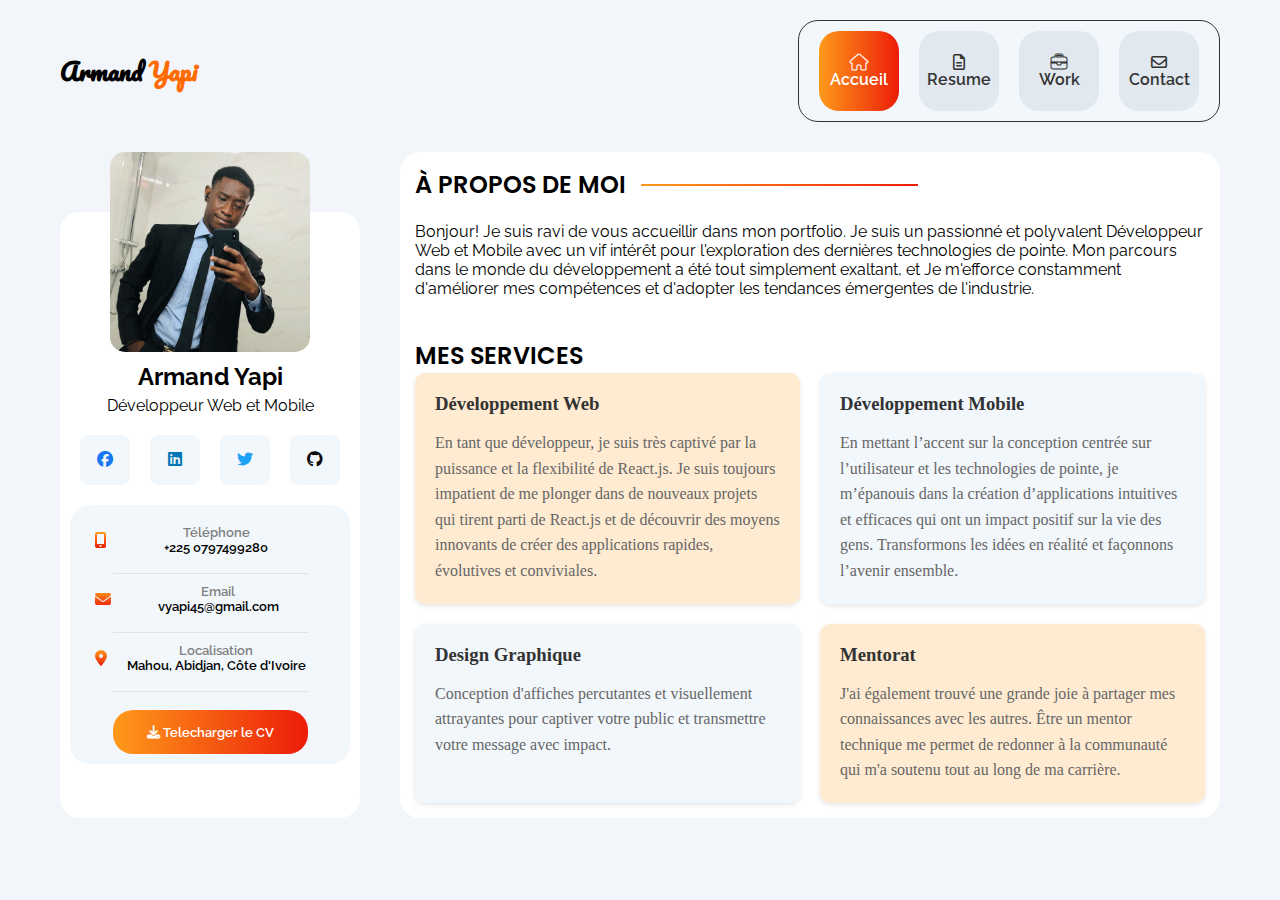
==== index.html @ fc7dac3e "first commit" ====
<!DOCTYPE html>
<html lang="fr">
<head>
    <meta charset="UTF-8">
    <meta name="viewport" content="width=device-width, initial-scale=1.0">
    <link rel="stylesheet" href="style/style.css">
    <link rel="icon" href="img/favicon.ico" type="image/x-icon">
    
    <link rel="stylesheet" href="https://cdnjs.cloudflare.com/ajax/libs/font-awesome/6.5.1/css/all.min.css">
    <script src="script/script.js"></script>
    <title>Armand Yapi - Portfolio</title>
</head>
<body>
    <div class="container">
        <header>
            <div class="logo">
                Armand <span>Yapi</span>
            </div>
            <nav class="nav-icons">
                <a href="#" class="active">
                    <i class="fas fa-house icon-outline active"></i>
                    Accueil
                </a>
                <a href="pages/resume.html">
                    <i class="far fa-file-alt"></i>
                    <span>Resume</span>
                </a>
                <a href="pages/work.html">
                    <i class="fas fa-briefcase icon-outline"></i>Work</a>
                <a href="pages/contact.html">
                    <i class="far fa-envelope"></i>Contact
                </a>
            </nav>
        </header>
        <div class="main-content">
            <div class="profile">
                <div class="profile-img">
                    <img src="img/profile.jpg" alt="Armand Yapi" srcset="">
                </div>
                <h2>Armand Yapi</h2>
                <p>Développeur Web et Mobile</p>

                <div class="social-links">
                    <div class="card">
                        <a href="#" class="facebook-icon"><i class="fab fa-facebook"></i></a>
                    </div>
                    <div class="card">
                        <a href="#" class="linkedin-icon"><i class="fab fa-linkedin"></i></a>
                    </div>
                    <div class="card">
                        <a href="#" class="twitter-icon"><i class="fab fa-twitter"></i></a>
                    </div>
                    <div class="card">
                        <a href="#" class="github-icon"><i class="fab fa-github"></i></a>
                    </div>
                    
                </div>

                <div class="contact-info">
                    <!-- phone -->
                    <div class="contact-card">
                        
                        <div class="icon-container">
                            <i class="fas fa-mobile-alt icon"></i>
                        </div>
                        
                        <div class="text-container">
                            <span class="label">Téléphone</span>
                            <span class="phone-number">+225 0797499280</span>
                        </div>
                    </div>
                    <div class="divider"></div>
                    
                     <!-- mail -->
                    <div class="contact-card">
                        
                        <div class="icon-container">
                            <i class="fas fa-envelope icon"></i>
                        </div>
                        
                        <div class="text-container">
                            <span class="label">Email</span>
                            <span class="phone-number">vyapi45@gmail.com</span>
                        </div>
                    </div>
                    <div class="divider"></div>
                   <!-- location -->
                   <div class="contact-card">
                        
                        <div class="icon-container">
                            <i class="fas fa-map-marker-alt icon "></i>
                        </div>
                    
                        <div class="text-container">
                            <span class="label">Localisation</span>
                            <span class="phone-number">Mahou, Abidjan, Côte d'Ivoire</span>
                        </div>
                    </div>
                    <div class="divider"></div>
                    <br />
                    <a href="img/armand.pdf" download="Armand_Yapi.pdf">
                        <button class="download-btn">
                            <i class="fas fa-download"></i> Telecharger le CV
                        </button>
                    </a>
                </div>
                
            
            </div>
            <div class="content">
                <section class="about">
                    <div class="about-header">
                        <h2 class="uppercase-text">à propos de moi</h2>
                        <div class="divider2"></div>
                    </div>
                    <p>
                        Bonjour! Je suis ravi de vous accueillir dans mon portfolio. Je suis un passionné et polyvalent
                        Développeur Web et Mobile avec un vif intérêt pour l'exploration des dernières technologies de pointe.
                        Mon parcours dans le monde du développement  a été tout simplement exaltant, et 
                        Je m'efforce constamment d'améliorer mes compétences et d'adopter les tendances émergentes de l'industrie.
                    </p>
                </section>

                <h2 class="uppercase-text">Mes services</h2>
                <div class="services">
                    <div class="service-card">
                        <h3>Développement Web</h3>
                        <p>
                            En tant que développeur, je suis très captivé par la puissance et la flexibilité de React.js. Je suis toujours impatient de me plonger dans de nouveaux projets qui tirent parti de React.js et de découvrir des moyens innovants de créer des applications rapides, évolutives et conviviales.
                        </p>
                    </div>
                    <div class="service-card highlight">
                        <h3>Développement Mobile</h3>
                        <p>
                            En mettant l’accent sur la conception centrée sur l’utilisateur et les technologies de pointe, je m’épanouis dans la création d’applications intuitives et efficaces qui ont un impact positif sur la vie des gens. Transformons les idées en réalité et façonnons l’avenir ensemble.
                        </p>
                    </div>
                    <div class="service-card highlight">
                        <h3>Design Graphique</h3>
                        <p>Conception d'affiches percutantes et visuellement attrayantes pour captiver votre public et transmettre votre message avec impact.</p>
                    </div>
                    <div class="service-card ">
                        <h3>Mentorat</h3>
                        <p>J'ai également trouvé une grande joie à partager mes connaissances avec les autres. Être un mentor technique me permet de redonner à la communauté qui m'a soutenu tout au long de ma carrière.</p>
                    </div>
            </div>
        </div>
    </div>
</body>
</html>
---- style/style.css ----
@import url('https://fonts.googleapis.com/css2?family=Pacifico&display=swap');
@import url('https://fonts.googleapis.com/css2?family=Raleway:ital,wght@0,100..900;1,100..900&display=swap');
@import url('https://fonts.googleapis.com/css2?family=Poppins:ital,wght@0,100;0,200;0,300;0,400;0,500;0,600;0,700;0,800;0,900;1,100;1,200;1,300;1,400;1,500;1,600;1,700;1,800;1,900&display=swap');
* {
    margin: 0;
    padding: 0;
    box-sizing: border-box;
    
}

body {
    background-color: #F2F5F9;
}

.container {
    max-width: 1200px;
    margin: 0 auto;
    padding: 20px;
}

/* Header */
header {
    display: flex;
    justify-content: space-between;
    align-items: center;
    margin-bottom: 30px;
}

.logo {
    font-size: 24px;
    font-weight: bold;
    font-family: 'Pacifico';
}

.logo span {
    color: #ff6b00;
    font-family: 'Pacifico';
}
.content{
    border-radius: 20px;
    background-color: #FFFFFF;
    padding: 15px;
}
.content h2{
    font-family: 'Poppins';
    font-weight: 600;
}
.nav-icons {
    display: flex;
    gap: 20px;
    background-color: #F2F7FC;
    padding: 10px 20px;
    border-radius: 20px;
    align-items: center;
    border: 1px solid #333;
}

.nav-icons a {
    flex-direction: column;
    align-items: center;
    justify-content: center;
    display: flex;
    text-align: center;
    text-decoration: none;
    color: #333;
    background-color: #E1E8EF;
    width: 80px;
    height: 80px;
    border-radius: 20px;
    font-family: 'Raleway';
    font-weight: 600;
    transition: background-color 0.3s ease;
}
.icon-outline {
    color: transparent;
    -webkit-text-stroke: 1px#333; 
    transition: all 0.3s ease;
}


.nav-icons a.active {
    background: linear-gradient(to right, #FF9A1A, #EC1C09);
    color: white;
}
.nav-icons a.active .icon-outline {
    color: transparent;
    -webkit-text-stroke: 1px white; 
}
.nav-icons a:hover {
    background-color: #FF9A1A; 
    color: white;
}
.nav-icons a:hover .icon-outline {
    color: transparent;
    -webkit-text-stroke: 1px white; 
}

/* Main Content */
.main-content {
    display: grid;
    grid-template-columns: 300px 1fr;
    gap: 40px;
}

/* Profile Section */
.profile {
    position: relative;
    text-align: center;
    background-color: #FFFFFF;
    padding: 10px;
    border-radius: 20px;
    margin-top: 60px;
}
.profile h2{
    margin-top: 140px;
    font-family: 'Raleway', sans-serif;
    font-weight: bold;
    margin-bottom: 5px;
}
.profile p{
    font-family: 'Raleway', sans-serif;
    font-weight: 400;
    margin-bottom: 20px;
}

.profile-img {
    position: absolute;
    top: -60px; 
    left: 50%;
    transform: translateX(-50%);
    width: 200px;
    height: 200px;
    border-radius: 15px;
    margin: 0 auto 20px;
    overflow: hidden;
}

.profile-img img {
    width: 100%;
    height: 100%;
    object-fit: cover;
}

.social-links {
    display: flex;
    justify-content: center;
    gap: 20px;
    margin: 20px 0;
}

.card{
    background-color: #F2F7FC;
    width: 50px; 
    height: 50px;
    border-radius:8px;
    display: flex;
    justify-content: center;
    align-items: center;

    cursor: pointer;
}
.facebook-icon{
    color: #1877F2;
}
.linkedin-icon{
    color: #0077B5;
}
.twitter-icon{
    color: #1DA1F2;
}
.github-icon{
    color: #0B0909;
}

.contact-info {
    background-color:  #F2F7FC;
    border-radius: 20px;
    text-align: center;
    padding: 10px;
   
}

.contact-card{
    display: flex;
    align-items: center;
    padding: 10px 15px;
   
}
.icon-container{
    display: flex;
    justify-content: center;
    align-items: center;
    
   
}
.icon{
    font-size: 40;
    background: linear-gradient(to bottom, #FF9A1A, #EC1C09);
    -webkit-background-clip: text;
    color: transparent;
}
.text-container {
    display:flex ;
    flex-direction: column;
    width: 100%;
   align-items: center;
}
.label {
    font-size: 13px;
    color: gray;
    font-family: 'Raleway', sans-serif;
    font-weight: 600;
}
.phone-number {
    font-size: 13px;
    font-family: 'Raleway', sans-serif;
    font-weight: 600;
    color: black;
}
.divider {
    display: flex;
    justify-content: center;
    width: 75%;
    height: 1px;
    background-color: #E3E3E3;
    margin-top: 8px;
    margin-left: auto; 
    margin-right: auto;
}
.divider2{
    display: flex;
    height: 2px;
    width: 35%;
    background: linear-gradient(to right, #FF9A1A, #EC1C09);;
   
}
.download-btn {
    border-radius: 20px;
    background: linear-gradient(to right, #FF9A1A, #EC1C09);
    color: white;
    padding: 10px 20px;
    border: none;
    font-family: 'Raleway', sans-serif;
    font-weight: 600;
    cursor: pointer;
    width: 75%;
    height: 44px;
}

/* About Section */
.about {
    margin-bottom: 40px;
    font-family: 'Raleway';
}

.about-header {
    display: flex;
    align-items: center;
    gap: 15px;
    margin-bottom: 20px;
}

.uppercase-text {
    text-transform: uppercase;
}
.stats {
    background-color: #e6f0ff;
    padding: 5px 10px;
    border-radius: 5px;
    font-size: 14px;
}

/* Services Grid */
.services {
    display: grid;
    grid-template-columns: repeat(2, 1fr);
    gap: 20px;
}
.service p{
    font-family: 'Raleway';
    font-weight: 400;
}
.service h3{
    font-family: 'Poppins';
    font-weight: 600;
    color: black;
}
.service-card {
    padding: 20px;
    border-radius: 10px;
    background-color: #FFEBD1;
    box-shadow: 0 2px 5px rgba(0,0,0,0.1);
}

.service-card.highlight {
    background-color: #F2F7FC;
}

.service-card h3 {
    margin-bottom: 15px;
    color: #333;
}

.service-card p {
    color: #666;
    line-height: 1.6;
}

/* Responsive Design */
@media (max-width: 768px) {
    header {
        flex-direction: column;
        align-items: center;
        text-align: center;
    }
    .nav-icons {
        width: 100%;
        justify-content: center;
        gap: 10px;
        padding: 10px;
    }

    .nav-icons a {
        width: 60px;
        height: 60px;
        font-size: 12px;
    }
    .main-content {
        grid-template-columns: 1fr;
    }

    .services {
        grid-template-columns: 1fr;
    }
}

/* Contact */

.form-container {
   
    padding: 40px;
    border-radius: 10px;
   
    width: 100%;
    max-width: 500px;
}

.form-group {
    margin-bottom: 20px;
}

label {
    display: block;
    margin-bottom: 8px;
    color: #333;
    font-weight: 500;
}
input, textarea {
    width: 100%;
    padding: 12px;
    border: 1px solid #ddd;
    border-radius: 6px;
    font-size: 16px;
    transition: border-color 0.3s ease;
}

input:focus, textarea:focus {
    outline: none;
    border-color: #ff6b6b;
}

textarea {
    min-height: 120px;
    resize: vertical;
}

.button {
    position: relative;
    background: transparent;
    color: black;
    padding: 12px 24px;
    border-radius: 20px;
    font-size: 16px;
    cursor: pointer;
    border: none;
    z-index: 1;
    transition: all 0.3s ease;
}

.button::before {
    content: '';
    position: absolute;
    top: -2px;
    left: -2px;
    right: -2px;
    bottom: -2px;
    background: linear-gradient(to right, #FF9A1A, #EC1C09);
    border-radius: 22px;
    z-index: -1;
}
 .button::after {
        content: '';
        position: absolute;
        top: 0;
        left: 0;
        right: 0;
        bottom: 0;
        background: white;
        border-radius: 20px;
        z-index: -1;
    }
    .button:hover {
        transform: translateY(-2px);
        color: white;
        background: linear-gradient(to right, #FF9A1A, #EC1C09);
    }
    .button:hover::after {
        opacity: 0; 
        
    }

    #snackbar {
        visibility: hidden; /* Masqué par défaut */
        min-width: 250px;
        margin-left: -125px;
        background-color: #333;
        color: #fff;
        text-align: center;
        border-radius: 2px;
        padding: 16px;
        position: fixed;
        z-index: 1;
        left: 50%;
        top: 30px;
        font-size: 17px;
        opacity: 0;
        transition: opacity 0.5s, top 0.5s;
    }
    
    #snackbar.show {
        visibility: visible;
        opacity: 1;
        top: 50px;
    }
    
    #submitBtn {
        position: relative;
        padding: 10px 20px; /* Taille du bouton avec un peu d'espace autour du texte ou du spinner */
        display: inline-flex;
        align-items: center; /* Centre verticalement les éléments */
        justify-content: center; /* Centre horizontalement les éléments */
        width: 200px; /* Largeur fixe pour le bouton */
        height: 50px; /* Hauteur fixe pour le bouton */
    

        color: black;
        font-size: 16px;
        cursor: pointer;
        transition: background-color 0.3s ease; /* Transition douce sur la couleur */
    }
    
   
    
    #submitText {
        display: inline-block; /* Texte normal visible avant que le loader ne soit affiché */
        z-index: 1;
    }
    
    #loader {
        position: absolute;
        width: 20px; /* Taille du spinner */
        height: 20px; /* Taille du spinner */
        border: 4px solid #f3f3f3;
        border-top: 4px solid#FF9A1A; 
        border-radius: 50%;
        animation: spin 2s linear infinite;
        display: none; /* Masqué par défaut */
        z-index: 0; /* Le spinner sera sous le texte */
        left: 50%;
        top: 50%; transform: translate(-50%, -50%) !important; /* Centrage parfait du spinner */
    }
    
    @keyframes spin {
        0% { transform: rotate(0deg); }
        100% { transform: rotate(360deg); }
    }
       
    
.error {
    color: #EC1C09;
    font-size: 14px;
    margin-top: 5px;
    display: none;
}

input.invalid, textarea.invalid {
    border-color: #EC1C09;
}

/* mediascreen */

@media screen and (max-width: 320px) {
    .nav-icons {
        gap: 5px;
        padding: 5px;
    }

    .nav-icons a {
        width: calc(50% - 5px);
        height: 45px;
        font-size: 10px;
    }
}
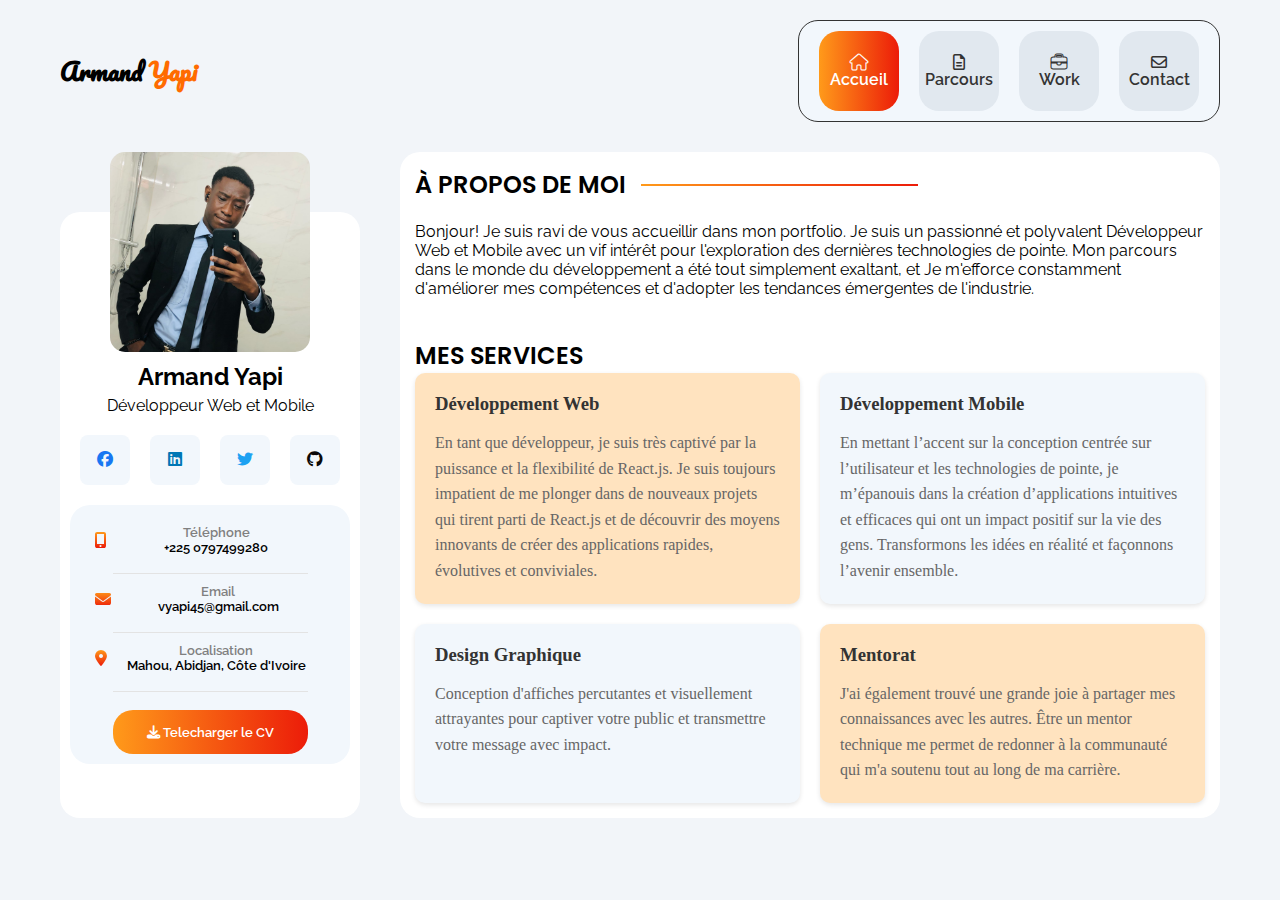
==== commit 67ee6edd: "Mon parcours" ====
--- a/index.html
+++ b/index.html
@@ -23,7 +23,7 @@
                 </a>
                 <a href="pages/resume.html">
                     <i class="far fa-file-alt"></i>
-                    <span>Resume</span>
+                    <span>Parcours</span>
                 </a>
                 <a href="pages/work.html">
                     <i class="fas fa-briefcase icon-outline"></i>Work</a>
--- a/style/style.css
+++ b/style/style.css
@@ -235,6 +235,21 @@
     background: linear-gradient(to right, #FF9A1A, #EC1C09);;
    
 }
+.row{
+    display: flex;
+    justify-content: start;
+    gap: 200px;
+    
+}
+.bottom{
+    margin-bottom: 10px;
+   
+}
+.column{
+    text-align: center;
+    
+    
+}
 .download-btn {
     border-radius: 20px;
     background: linear-gradient(to right, #FF9A1A, #EC1C09);
@@ -277,6 +292,40 @@
     grid-template-columns: repeat(2, 1fr);
     gap: 20px;
 }
+.serv {
+    border-radius: 10px;
+    display: grid;
+    grid-template-columns: repeat(2, 1fr);
+    padding-top: 10px;
+    padding-left: 10px;
+    padding-bottom: 10px;
+    padding-right: 10px;
+    background-color: #F8FBFB;
+    width: 100%;
+}
+.container1{
+    display: flex;
+    flex-wrap: wrap;
+    gap: 10px;
+    max-width: 600px;
+   margin-top: 10px;
+}
+.badge{
+    padding: 8px 16px;
+    border-radius: 20px;
+    font-size: 14px;
+    font-weight: 500;
+    color: #333;
+    background-color: #E1E8EF;
+    box-shadow: 0 2px 5px rgba(0, 0, 0, 0.05);
+    transition: all 0.2s ease;
+}
+.badge:hover {
+    transform: translateY(-2px);
+    color: white;
+    background: linear-gradient(to right, #FF9A1A, #EC1C09);
+    box-shadow: 0 5px 10px rgba(0, 0, 0, 0.1);
+}
 .service p{
     font-family: 'Raleway';
     font-weight: 400;
@@ -289,7 +338,13 @@
 .service-card {
     padding: 20px;
     border-radius: 10px;
-    background-color: #FFEBD1;
+    background-color: #FFE3BF;
+    box-shadow: 0 2px 5px rgba(0,0,0,0.1);
+}
+.servic-card {
+    padding: 20px;
+    border-radius: 10px;
+    background-color: #FFEED9;
     box-shadow: 0 2px 5px rgba(0,0,0,0.1);
 }
 
@@ -305,6 +360,11 @@
 .service-card p {
     color: #666;
     line-height: 1.6;
+}
+.service {
+    display: grid;
+    grid-template-columns: 1fr;
+    gap: 20px;
 }
 
 /* Responsive Design */
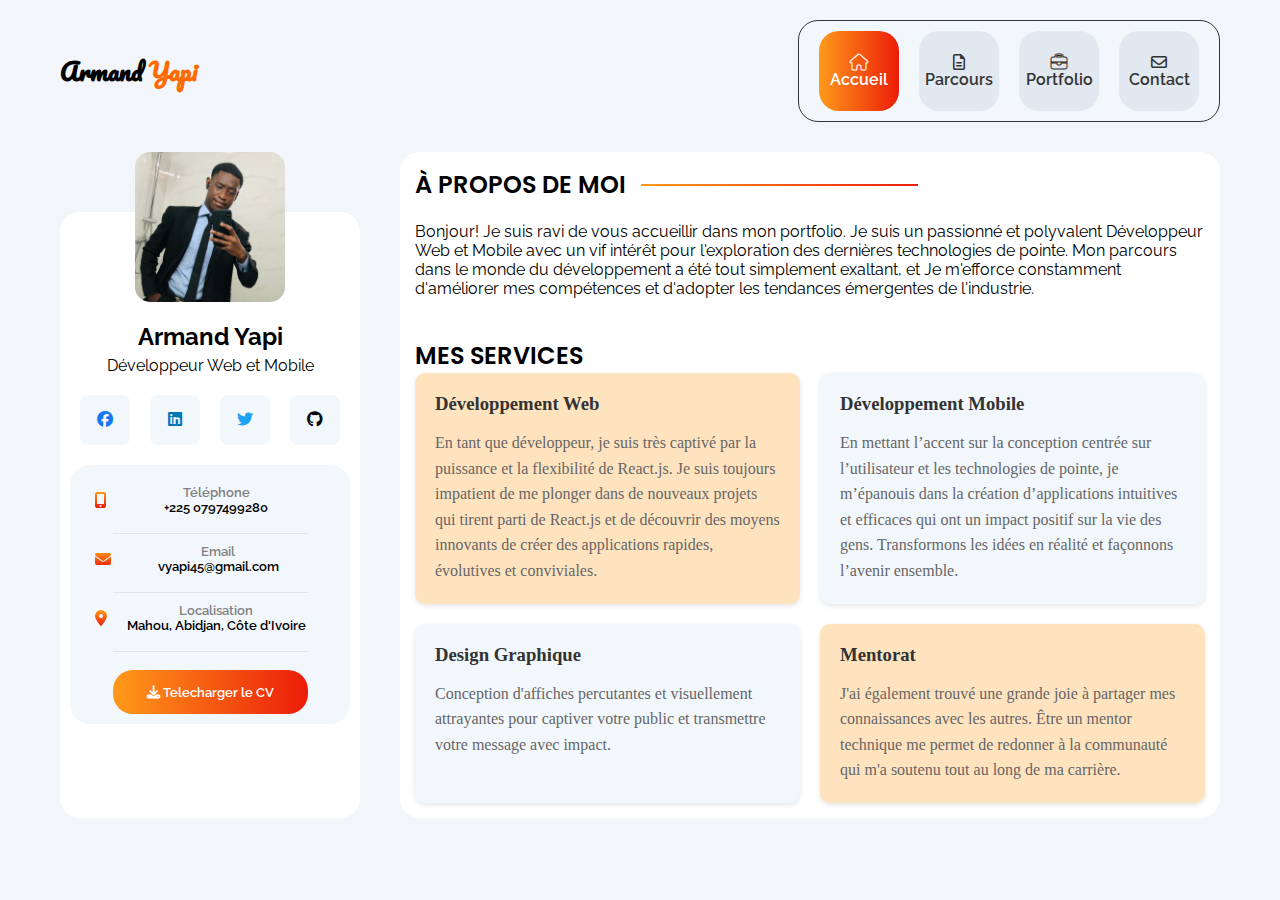
==== commit de7996dd: "portfolio" ====
--- a/index.html
+++ b/index.html
@@ -26,7 +26,7 @@
                     <span>Parcours</span>
                 </a>
                 <a href="pages/work.html">
-                    <i class="fas fa-briefcase icon-outline"></i>Work</a>
+                    <i class="fas fa-briefcase icon-outline"></i>Portfolio</a>
                 <a href="pages/contact.html">
                     <i class="far fa-envelope"></i>Contact
                 </a>
--- a/style/style.css
+++ b/style/style.css
@@ -571,4 +571,96 @@
         height: 45px;
         font-size: 10px;
     }
+}
+@media screen and (min-width: 768px) {
+    .main-content {
+        grid-template-columns: 300px 1fr;
+    }
+    
+    .row {
+        grid-template-columns: repeat(2, 1fr);
+    }
+    
+    .serv {
+        grid-template-columns: repeat(2, 1fr);
+    }
+    
+    .nav-icons a {
+        width: 80px;
+        height: 80px;
+        font-size: 16px;
+    }
+    
+    .profile-img {
+        width: 150px;
+        height: 150px;
+    }
+    
+    .profile h2 {
+        margin-top: 100px;
+    }
+}
+@media screen and (max-width: 480px) {
+    .container {
+        padding: 10px;
+    }
+    
+    .nav-icons {
+        padding: 10px;
+        gap: 10px;
+    }
+    
+    .nav-icons a {
+        width: 60px;
+        height: 60px;
+        font-size: 12px;
+    }
+    
+    .profile {
+        margin-top: 60px;
+        padding: 15px;
+    }
+    
+    .profile-img {
+        width: 100px;
+        height: 100px;
+        top: -50px;
+    }
+    
+    .profile h2 {
+        margin-top: 60px;
+        font-size: 1.2rem;
+    }
+    
+    .badge {
+        padding: 6px 12px;
+        font-size: 12px;
+    }
+    
+    .contact-info {
+        padding: 10px;
+    }
+    
+    .download-btn {
+        width: 100%;
+        font-size: 14px;
+    }
+}
+@media print {
+    body {
+        background: white;
+    }
+    
+    .container {
+        max-width: none;
+        padding: 0;
+    }
+    
+    .nav-icons {
+        display: none;
+    }
+    
+    .main-content {
+        grid-template-columns: 1fr;
+    }
 }